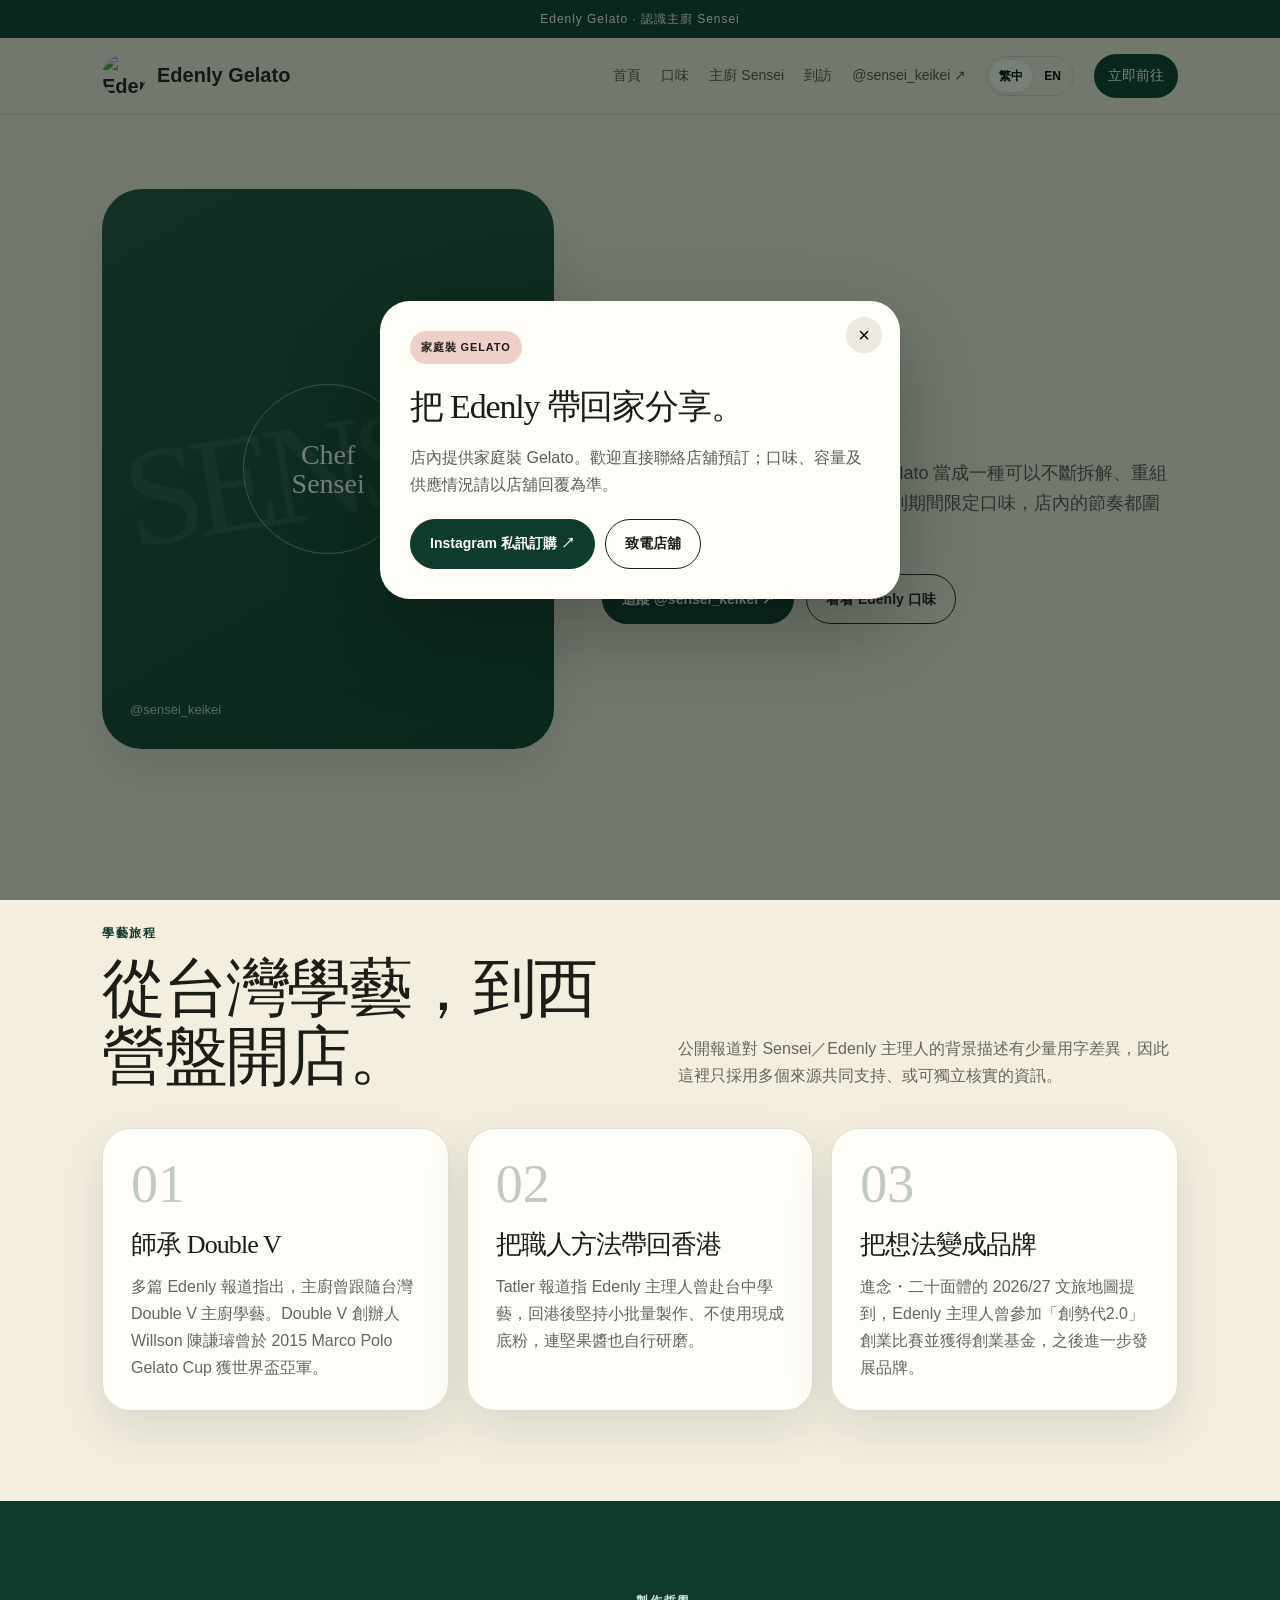
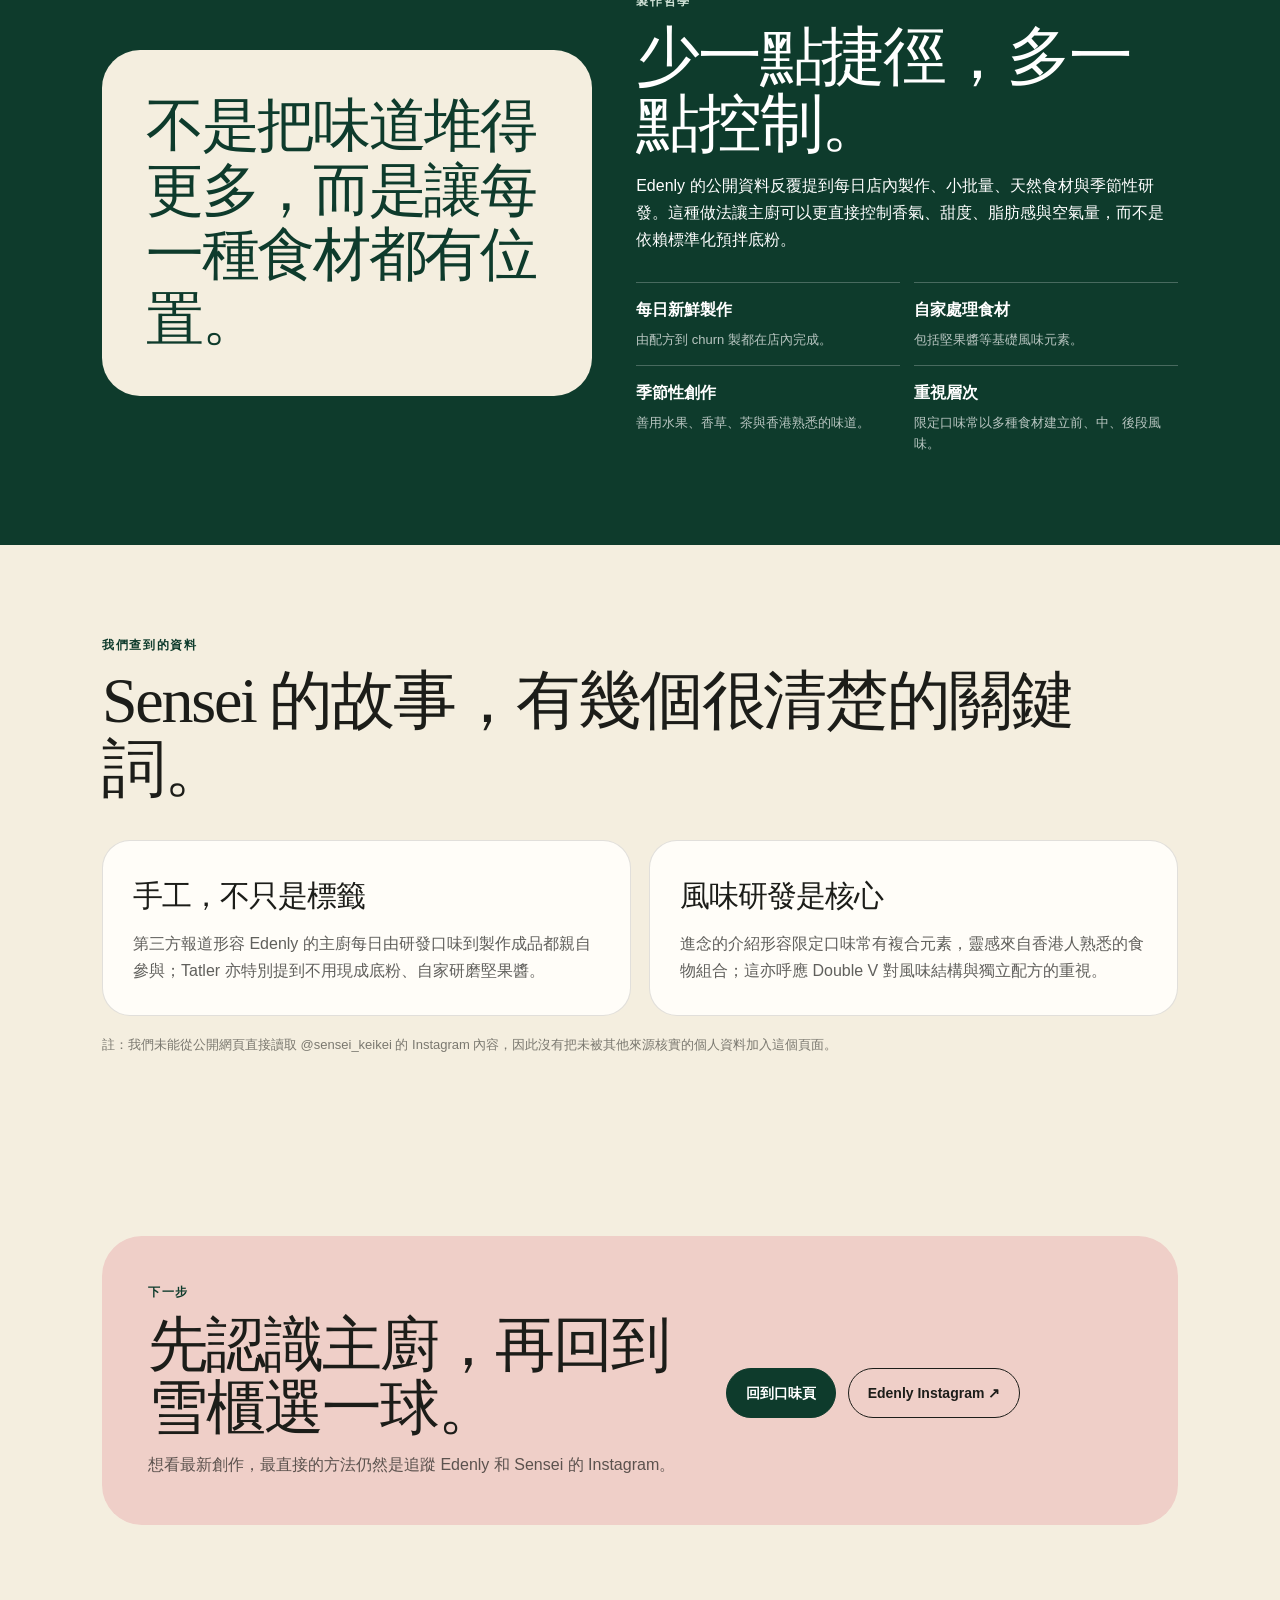
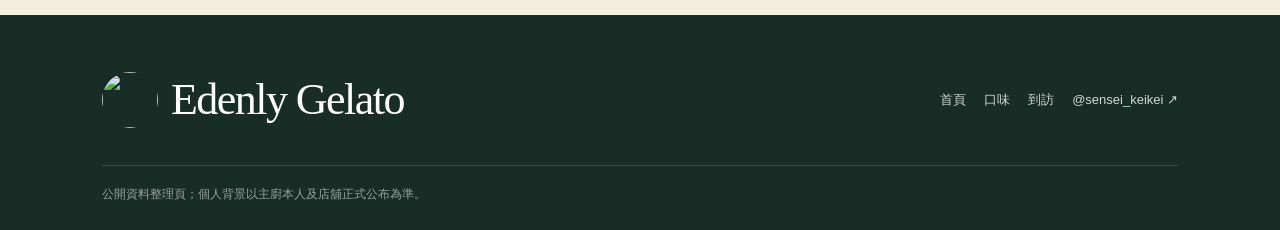
==== chef.html @ cfb22ddc "Add bilingual Chef Sensei profile page" ====
<!doctype html>
<html lang="zh-Hant"><head><meta charset="utf-8"><meta name="viewport" content="width=device-width,initial-scale=1"><meta name="theme-color" content="#F4EEDF"><title>Chef Sensei｜Edenly Gelato</title><meta id="desc" name="description" content="認識 Edenly Gelato 主廚 Sensei 的學藝旅程、製作哲學與味覺靈感。"><link rel="icon" href="assets/edenly-logo.svg"><style>
:root{--cream:#F4EEDF;--paper:#FFFDF8;--green:#0E3B2C;--sage:#D6E3D5;--pink:#EFCFC8;--ink:#1C1D19;--line:rgba(28,29,25,.13);--r:28px;--shadow:0 18px 48px rgba(24,58,44,.12)}*{box-sizing:border-box}html{scroll-behavior:smooth}body{margin:0;background:var(--cream);color:var(--ink);font-family:"PingFang TC","Noto Sans TC","Microsoft JhengHei",Arial,sans-serif;line-height:1.68}a{color:inherit;text-decoration:none}button{font:inherit}.wrap{max-width:1120px;margin:auto;padding:0 22px}.top{background:var(--green);color:#fff;text-align:center;padding:9px 18px;font-size:12px;letter-spacing:.08em}header{position:sticky;top:0;z-index:30;background:rgba(244,238,223,.92);backdrop-filter:blur(14px);border-bottom:1px solid var(--line)}nav{min-height:76px;display:flex;justify-content:space-between;align-items:center;gap:18px}.brand{display:flex;align-items:center;gap:11px;font-size:20px;font-weight:800}.logo{width:44px;height:44px;border-radius:50%}.navlinks{display:flex;align-items:center;gap:20px;font-size:14px}.navlinks a{opacity:.76}.navlinks a:hover{opacity:1}.lang{display:flex;gap:3px;border:1px solid var(--line);border-radius:999px;padding:3px}.lang button{border:0;background:transparent;border-radius:999px;padding:6px 9px;font-size:12px;font-weight:800;cursor:pointer}.lang .on{background:var(--paper);box-shadow:0 2px 8px rgba(0,0,0,.08)}.navcta{background:var(--green);color:#fff!important;border-radius:999px;padding:10px 14px;opacity:1!important}.hero{padding:74px 0 84px;display:grid;grid-template-columns:.88fr 1.12fr;gap:48px;align-items:center}.portrait{min-height:560px;border-radius:40px;background:linear-gradient(150deg,#214f3e,#0e3b2c);color:#fff;display:grid;place-items:center;position:relative;overflow:hidden;box-shadow:var(--shadow)}.portrait:before{content:"SENSEI";font-family:Georgia,serif;font-size:clamp(76px,11vw,150px);letter-spacing:-.08em;opacity:.08;transform:rotate(-9deg)}.portrait .seal{position:absolute;width:170px;height:170px;border:1px solid rgba(255,255,255,.46);border-radius:50%;display:grid;place-items:center;text-align:center;font-family:Georgia,serif;font-size:28px;line-height:1.05}.portrait .ig{position:absolute;bottom:28px;left:28px;font-size:13px;opacity:.72}.kicker{font-size:12px;letter-spacing:.14em;text-transform:uppercase;font-weight:800;color:var(--green);margin-bottom:12px}h1,h2,h3{font-family:Georgia,"Noto Serif TC","Songti TC",serif;font-weight:500;letter-spacing:-.035em;margin:0}h1{font-size:clamp(56px,7vw,96px);line-height:1.02;margin-bottom:20px}.hero p{font-size:18px;color:rgba(28,29,25,.74);max-width:620px}.actions{display:flex;gap:12px;flex-wrap:wrap;margin-top:26px}.btn{display:inline-flex;min-height:50px;align-items:center;justify-content:center;padding:0 19px;border:1px solid var(--ink);border-radius:999px;font-size:14px;font-weight:800}.btn.primary{background:var(--green);border-color:var(--green);color:#fff}section{padding:90px 0}.head{display:flex;justify-content:space-between;align-items:end;gap:26px;margin-bottom:38px}h2{font-size:clamp(40px,5vw,66px);line-height:1.05}.head p{max-width:500px;margin:0;color:rgba(28,29,25,.66)}.timeline{display:grid;grid-template-columns:repeat(3,1fr);gap:18px}.step{background:var(--paper);border:1px solid var(--line);border-radius:var(--r);padding:28px;box-shadow:var(--shadow)}.num{font-family:Georgia,serif;font-size:54px;color:var(--green);opacity:.26;line-height:1}.step h3{font-size:26px;margin:12px 0 8px}.step p{margin:0;color:rgba(28,29,25,.68)}.philosophy{background:var(--green);color:#fff}.philosophy .kicker{color:#cfe2d6}.phgrid{display:grid;grid-template-columns:.95fr 1.05fr;gap:44px;align-items:center}.quote{background:var(--cream);color:var(--green);border-radius:38px;padding:44px;font-family:Georgia,"Noto Serif TC",serif;font-size:clamp(32px,4.5vw,58px);line-height:1.12;letter-spacing:-.04em}.points{display:grid;grid-template-columns:1fr 1fr;gap:14px;margin-top:28px}.point{border-top:1px solid rgba(255,255,255,.24);padding-top:14px}.point strong{display:block}.point span{display:block;font-size:13px;opacity:.7;margin-top:5px}.research{display:grid;grid-template-columns:1fr 1fr;gap:18px}.research .card{background:var(--paper);border:1px solid var(--line);border-radius:var(--r);padding:30px}.research h3{font-size:30px;margin-bottom:10px}.research p{margin:0;color:rgba(28,29,25,.7)}.note{margin-top:18px;font-size:13px;opacity:.56}.ctaBlock{background:var(--pink);border-radius:40px;padding:46px;display:grid;grid-template-columns:1.15fr .85fr;gap:28px;align-items:center}.ctaBlock h2{font-size:clamp(38px,5vw,60px)}.ctaBlock p{margin:12px 0 0;color:rgba(28,29,25,.7)}footer{background:#172d25;color:#fff;padding:48px 0 26px}.foottop{display:flex;justify-content:space-between;align-items:center;gap:24px;padding-bottom:28px;border-bottom:1px solid rgba(255,255,255,.14)}.footbrand{display:flex;align-items:center;gap:13px}.footbrand img{width:56px;height:56px;border-radius:50%}.footbrand h3{font-size:44px}.footlinks{display:flex;gap:18px;flex-wrap:wrap;font-size:13px;opacity:.8}.footbottom{padding-top:18px;font-size:12px;opacity:.55}.modalback{position:fixed;inset:0;background:rgba(9,24,18,.55);z-index:100;display:none;place-items:center;padding:20px}.modalback.show{display:grid}.modal{width:min(520px,100%);background:var(--paper);border-radius:30px;padding:30px;box-shadow:0 28px 90px rgba(0,0,0,.28);position:relative}.badge{display:inline-flex;background:var(--pink);border-radius:999px;padding:7px 11px;font-size:11px;font-weight:800;letter-spacing:.08em}.modal h3{font-size:34px;margin:14px 0 10px}.modal p{margin:0 0 20px;color:rgba(28,29,25,.72)}.close{position:absolute;right:18px;top:16px;width:36px;height:36px;border:0;border-radius:50%;background:#eee9df;cursor:pointer;font-size:20px}.modalactions{display:flex;gap:10px;flex-wrap:wrap}@media(max-width:920px){.hero,.timeline,.phgrid,.research,.ctaBlock{grid-template-columns:1fr}.navlinks a:not(.navcta){display:none}.head{display:block}.head p{margin-top:14px}.portrait{min-height:360px}.points{grid-template-columns:1fr}}@media(max-width:620px){nav{min-height:66px}.brand{font-size:17px}.logo{width:38px;height:38px}.navcta{display:none}.hero{padding:48px 0 64px}h1{font-size:54px}.hero p{font-size:16px}section{padding:70px 0}.quote{padding:28px}.ctaBlock{padding:28px}.foottop{display:block}.footlinks{margin-top:16px}.footbrand h3{font-size:34px}.modal{padding:26px 22px}.modal h3{font-size:30px}}
</style></head><body>
<div class="top" data-t="top">Edenly Gelato · 認識主廚 Sensei</div><header><div class="wrap"><nav><a class="brand" href="index.html"><img class="logo" src="assets/edenly-logo.svg" alt="Edenly Gelato logo"><span>Edenly Gelato</span></a><div class="navlinks"><a href="index.html" data-t="home">首頁</a><a href="index.html#flavours" data-t="flavours">口味</a><a href="chef.html" data-t="chef">主廚 Sensei</a><a href="index.html#visit" data-t="visit">到訪</a><a href="https://www.instagram.com/sensei_keikei/" target="_blank">@sensei_keikei ↗</a><div class="lang"><button id="zhBtn" class="on">繁中</button><button id="enBtn">EN</button></div><a class="navcta" href="index.html#visit" data-t="find">立即前往</a></div></nav></div></header>
<main><div class="wrap"><section class="hero"><div class="portrait"><div class="seal">Chef<br>Sensei</div><div class="ig">@sensei_keikei</div></div><div><div class="kicker" data-t="heroK">主廚・風味創作者</div><h1 data-t="heroT">Sensei</h1><p data-t="heroP">Edenly Gelato 的主廚 Sensei，把 Gelato 當成一種可以不斷拆解、重組與重新想像的風味語言。由每日製作到期間限定口味，店內的節奏都圍繞著「如何令食材本身說話」。</p><div class="actions"><a class="btn primary" href="https://www.instagram.com/sensei_keikei/" target="_blank" data-t="igBtn">追蹤 @sensei_keikei ↗</a><a class="btn" href="index.html#flavours" data-t="tasteBtn">看看 Edenly 口味</a></div></div></section>
<section><div class="head"><div><div class="kicker" data-t="journeyK">學藝旅程</div><h2 data-t="journeyT">從台灣學藝，到西營盤開店。</h2></div><p data-t="journeyP">公開報道對 Sensei／Edenly 主理人的背景描述有少量用字差異，因此這裡只採用多個來源共同支持、或可獨立核實的資訊。</p></div><div class="timeline"><div class="step"><div class="num">01</div><h3 data-t="s1t">師承 Double V</h3><p data-t="s1p">多篇 Edenly 報道指出，主廚曾跟隨台灣 Double V 主廚學藝。Double V 創辦人 Willson 陳謙璿曾於 2015 Marco Polo Gelato Cup 獲世界盃亞軍。</p></div><div class="step"><div class="num">02</div><h3 data-t="s2t">把職人方法帶回香港</h3><p data-t="s2p">Tatler 報道指 Edenly 主理人曾赴台中學藝，回港後堅持小批量製作、不使用現成底粉，連堅果醬也自行研磨。</p></div><div class="step"><div class="num">03</div><h3 data-t="s3t">把想法變成品牌</h3><p data-t="s3p">進念・二十面體的 2026/27 文旅地圖提到，Edenly 主理人曾參加「創勢代2.0」創業比賽並獲得創業基金，之後進一步發展品牌。</p></div></div></section></div>
<section class="philosophy"><div class="wrap"><div class="phgrid"><div class="quote" data-t="quote">不是把味道堆得更多，而是讓每一種食材都有位置。</div><div><div class="kicker" data-t="phK">製作哲學</div><h2 data-t="phT">少一點捷徑，多一點控制。</h2><p data-t="phP">Edenly 的公開資料反覆提到每日店內製作、小批量、天然食材與季節性研發。這種做法讓主廚可以更直接控制香氣、甜度、脂肪感與空氣量，而不是依賴標準化預拌底粉。</p><div class="points"><div class="point"><strong data-t="p1t">每日新鮮製作</strong><span data-t="p1p">由配方到 churn 製都在店內完成。</span></div><div class="point"><strong data-t="p2t">自家處理食材</strong><span data-t="p2p">包括堅果醬等基礎風味元素。</span></div><div class="point"><strong data-t="p3t">季節性創作</strong><span data-t="p3p">善用水果、香草、茶與香港熟悉的味道。</span></div><div class="point"><strong data-t="p4t">重視層次</strong><span data-t="p4p">限定口味常以多種食材建立前、中、後段風味。</span></div></div></div></div></div></section>
<div class="wrap"><section><div class="head"><div><div class="kicker" data-t="researchK">我們查到的資料</div><h2 data-t="researchT">Sensei 的故事，有幾個很清楚的關鍵詞。</h2></div></div><div class="research"><div class="card"><h3 data-t="r1t">手工，不只是標籤</h3><p data-t="r1p">第三方報道形容 Edenly 的主廚每日由研發口味到製作成品都親自參與；Tatler 亦特別提到不用現成底粉、自家研磨堅果醬。</p></div><div class="card"><h3 data-t="r2t">風味研發是核心</h3><p data-t="r2p">進念的介紹形容限定口味常有複合元素，靈感來自香港人熟悉的食物組合；這亦呼應 Double V 對風味結構與獨立配方的重視。</p></div></div><div class="note" data-t="researchNote">註：我們未能從公開網頁直接讀取 @sensei_keikei 的 Instagram 內容，因此沒有把未被其他來源核實的個人資料加入這個頁面。</div></section><section><div class="ctaBlock"><div><div class="kicker" data-t="ctaK">下一步</div><h2 data-t="ctaT">先認識主廚，再回到雪櫃選一球。</h2><p data-t="ctaP">想看最新創作，最直接的方法仍然是追蹤 Edenly 和 Sensei 的 Instagram。</p></div><div class="actions"><a class="btn primary" href="index.html#flavours" data-t="ctaB1">回到口味頁</a><a class="btn" href="https://www.instagram.com/edenly_gelato/" target="_blank" data-t="ctaB2">Edenly Instagram ↗</a></div></div></section></div></main>
<footer><div class="wrap"><div class="foottop"><div class="footbrand"><img src="assets/edenly-logo.svg" alt=""><h3>Edenly Gelato</h3></div><div class="footlinks"><a href="index.html" data-t="home">首頁</a><a href="index.html#flavours" data-t="flavours">口味</a><a href="index.html#visit" data-t="visit">到訪</a><a href="https://www.instagram.com/sensei_keikei/" target="_blank">@sensei_keikei ↗</a></div></div><div class="footbottom" data-t="foot">公開資料整理頁；個人背景以主廚本人及店舖正式公布為準。</div></div></footer>
<div class="modalback" id="familyModal"><div class="modal"><button class="close" id="closeModal">×</button><span class="badge" data-t="popBadge">家庭裝 GELATO</span><h3 data-t="popTitle">把 Edenly 帶回家分享。</h3><p data-t="popText">店內提供家庭裝 Gelato。歡迎直接聯絡店舖預訂；口味、容量及供應情況請以店舖回覆為準。</p><div class="modalactions"><a class="btn primary" href="https://www.instagram.com/edenly_gelato/" target="_blank" data-t="popIg">Instagram 私訊訂購 ↗</a><a class="btn" href="tel:+85264698387" data-t="popCall">致電店舖</a></div></div></div>
<script>
const tr={zh:{title:'Chef Sensei｜Edenly Gelato',desc:'認識 Edenly Gelato 主廚 Sensei 的學藝旅程、製作哲學與味覺靈感。',top:'Edenly Gelato · 認識主廚 Sensei',home:'首頁',flavours:'口味',chef:'主廚 Sensei',visit:'到訪',find:'立即前往',heroK:'主廚・風味創作者',heroT:'Sensei',heroP:'Edenly Gelato 的主廚 Sensei，把 Gelato 當成一種可以不斷拆解、重組與重新想像的風味語言。由每日製作到期間限定口味，店內的節奏都圍繞著「如何令食材本身說話」。',igBtn:'追蹤 @sensei_keikei ↗',tasteBtn:'看看 Edenly 口味',journeyK:'學藝旅程',journeyT:'從台灣學藝，到西營盤開店。',journeyP:'公開報道對 Sensei／Edenly 主理人的背景描述有少量用字差異，因此這裡只採用多個來源共同支持、或可獨立核實的資訊。',s1t:'師承 Double V',s1p:'多篇 Edenly 報道指出，主廚曾跟隨台灣 Double V 主廚學藝。Double V 創辦人 Willson 陳謙璿曾於 2015 Marco Polo Gelato Cup 獲世界盃亞軍。',s2t:'把職人方法帶回香港',s2p:'Tatler 報道指 Edenly 主理人曾赴台中學藝，回港後堅持小批量製作、不使用現成底粉，連堅果醬也自行研磨。',s3t:'把想法變成品牌',s3p:'進念・二十面體的 2026/27 文旅地圖提到，Edenly 主理人曾參加「創勢代2.0」創業比賽並獲得創業基金，之後進一步發展品牌。',quote:'不是把味道堆得更多，而是讓每一種食材都有位置。',phK:'製作哲學',phT:'少一點捷徑，多一點控制。',phP:'Edenly 的公開資料反覆提到每日店內製作、小批量、天然食材與季節性研發。這種做法讓主廚可以更直接控制香氣、甜度、脂肪感與空氣量，而不是依賴標準化預拌底粉。',p1t:'每日新鮮製作',p1p:'由配方到 churn 製都在店內完成。',p2t:'自家處理食材',p2p:'包括堅果醬等基礎風味元素。',p3t:'季節性創作',p3p:'善用水果、香草、茶與香港熟悉的味道。',p4t:'重視層次',p4p:'限定口味常以多種食材建立前、中、後段風味。',researchK:'我們查到的資料',researchT:'Sensei 的故事，有幾個很清楚的關鍵詞。',r1t:'手工，不只是標籤',r1p:'第三方報道形容 Edenly 的主廚每日由研發口味到製作成品都親自參與；Tatler 亦特別提到不用現成底粉、自家研磨堅果醬。',r2t:'風味研發是核心',r2p:'進念的介紹形容限定口味常有複合元素，靈感來自香港人熟悉的食物組合；這亦呼應 Double V 對風味結構與獨立配方的重視。',researchNote:'註：我們未能從公開網頁直接讀取 @sensei_keikei 的 Instagram 內容，因此沒有把未被其他來源核實的個人資料加入這個頁面。',ctaK:'下一步',ctaT:'先認識主廚，再回到雪櫃選一球。',ctaP:'想看最新創作，最直接的方法仍然是追蹤 Edenly 和 Sensei 的 Instagram。',ctaB1:'回到口味頁',ctaB2:'Edenly Instagram ↗',foot:'公開資料整理頁；個人背景以主廚本人及店舖正式公布為準。',popBadge:'家庭裝 GELATO',popTitle:'把 Edenly 帶回家分享。',popText:'店內提供家庭裝 Gelato。歡迎直接聯絡店舖預訂；口味、容量及供應情況請以店舖回覆為準。',popIg:'Instagram 私訊訂購 ↗',popCall:'致電店舖'},en:{title:'Chef Sensei | Edenly Gelato',desc:'Meet Chef Sensei of Edenly Gelato — his training, craft and flavour philosophy.',top:'Edenly Gelato · Meet Chef Sensei',home:'Home',flavours:'Flavours',chef:'Chef Sensei',visit:'Visit',find:'Find us',heroK:'Chef · Flavour creator',heroT:'Sensei',heroP:'Chef Sensei treats gelato as a language of flavour that can be taken apart, rebuilt and reimagined. From the daily churn to rotating specials, the work at Edenly revolves around one question: how can the ingredient speak for itself?',igBtn:'Follow @sensei_keikei ↗',tasteBtn:'Explore Edenly flavours',journeyK:'The journey',journeyT:'Training in Taiwan, then building in Sai Ying Pun.',journeyP:'Public coverage uses slightly different wording when describing Sensei and Edenly’s proprietor, so this page only includes details supported across sources or independently verifiable.',s1t:'Training with Double V',s1p:'Multiple Edenly features report that the chef trained under Taiwan’s Double V. Double V founder and chef Willson Chen was runner-up at the 2015 Marco Polo Gelato Cup.',s2t:'Bringing the craft back to Hong Kong',s2p:'Tatler reports that Edenly’s proprietor trained in Taichung and later focused on small-batch production, avoiding premade base powders and even grinding nut pastes in-house.',s3t:'Turning an idea into a brand',s3p:'Zuni Icosahedron’s 2026/27 cultural guide says Edenly’s proprietor joined the 創勢代2.0 entrepreneurship competition and received startup funding to develop the brand further.',quote:'It is not about adding more flavours — it is about giving every ingredient its place.',phK:'Craft philosophy',phT:'Fewer shortcuts. More control.',phP:'Public coverage of Edenly repeatedly points to daily in-house production, small batches, natural ingredients and seasonal R&D. That approach gives the chef more control over aroma, sweetness, fat, texture and aeration.',p1t:'Made fresh daily',p1p:'From recipe work to the churn, production happens in-house.',p2t:'Ingredients handled in-house',p2p:'Including flavour foundations such as nut pastes.',p3t:'Seasonal creation',p3p:'Fruit, herbs, tea and familiar Hong Kong flavours become new ideas.',p4t:'Built for layers',p4p:'Limited flavours often combine multiple ingredients to create progression.',researchK:'What the research shows',researchT:'A few themes come through very clearly in Sensei’s story.',r1t:'Handmade is more than a label',r1p:'Third-party coverage describes the chef as personally involved from flavour development through production; Tatler specifically notes no premade base powders and in-house nut pastes.',r2t:'Flavour development is the core',r2p:'Zuni describes Edenly’s limited flavours as layered combinations inspired by foods familiar to Hong Kong diners, echoing Double V’s emphasis on flavour structure and independent recipes.',researchNote:'Note: we could not directly access @sensei_keikei’s Instagram posts through public web access, so this page avoids adding personal details that were not independently corroborated.',ctaK:'Next',ctaT:'Meet the chef, then head back to the cabinet.',ctaP:'For the latest creations, the most direct source is still Edenly and Sensei on Instagram.',ctaB1:'Back to flavours',ctaB2:'Edenly Instagram ↗',foot:'Research-based profile; personal background is subject to confirmation from the chef and shop.',popBadge:'FAMILY-SIZE GELATO',popTitle:'Bring Edenly home to share.',popText:'Family-size gelato is available. Please contact the shop directly to order; flavours, size and availability are subject to confirmation.',popIg:'Order via Instagram DM ↗',popCall:'Call the shop'}};
function setLang(l){const t=tr[l]||tr.zh;document.documentElement.lang=l==='zh'?'zh-Hant':'en';document.title=t.title;desc.content=t.desc;document.querySelectorAll('[data-t]').forEach(e=>{const k=e.dataset.t;if(t[k]!=null)e.textContent=t[k]});zhBtn.classList.toggle('on',l==='zh');enBtn.classList.toggle('on',l==='en');localStorage.setItem('edenlyLang',l)}zhBtn.onclick=()=>setLang('zh');enBtn.onclick=()=>setLang('en');setLang(localStorage.getItem('edenlyLang')||'zh');const modal=document.getElementById('familyModal');function hideModal(){modal.classList.remove('show');sessionStorage.setItem('edenlyFamilySeen','1')}closeModal.onclick=hideModal;modal.onclick=e=>{if(e.target===modal)hideModal()};document.addEventListener('keydown',e=>{if(e.key==='Escape')hideModal()});if(!sessionStorage.getItem('edenlyFamilySeen'))setTimeout(()=>modal.classList.add('show'),900);
</script></body></html>
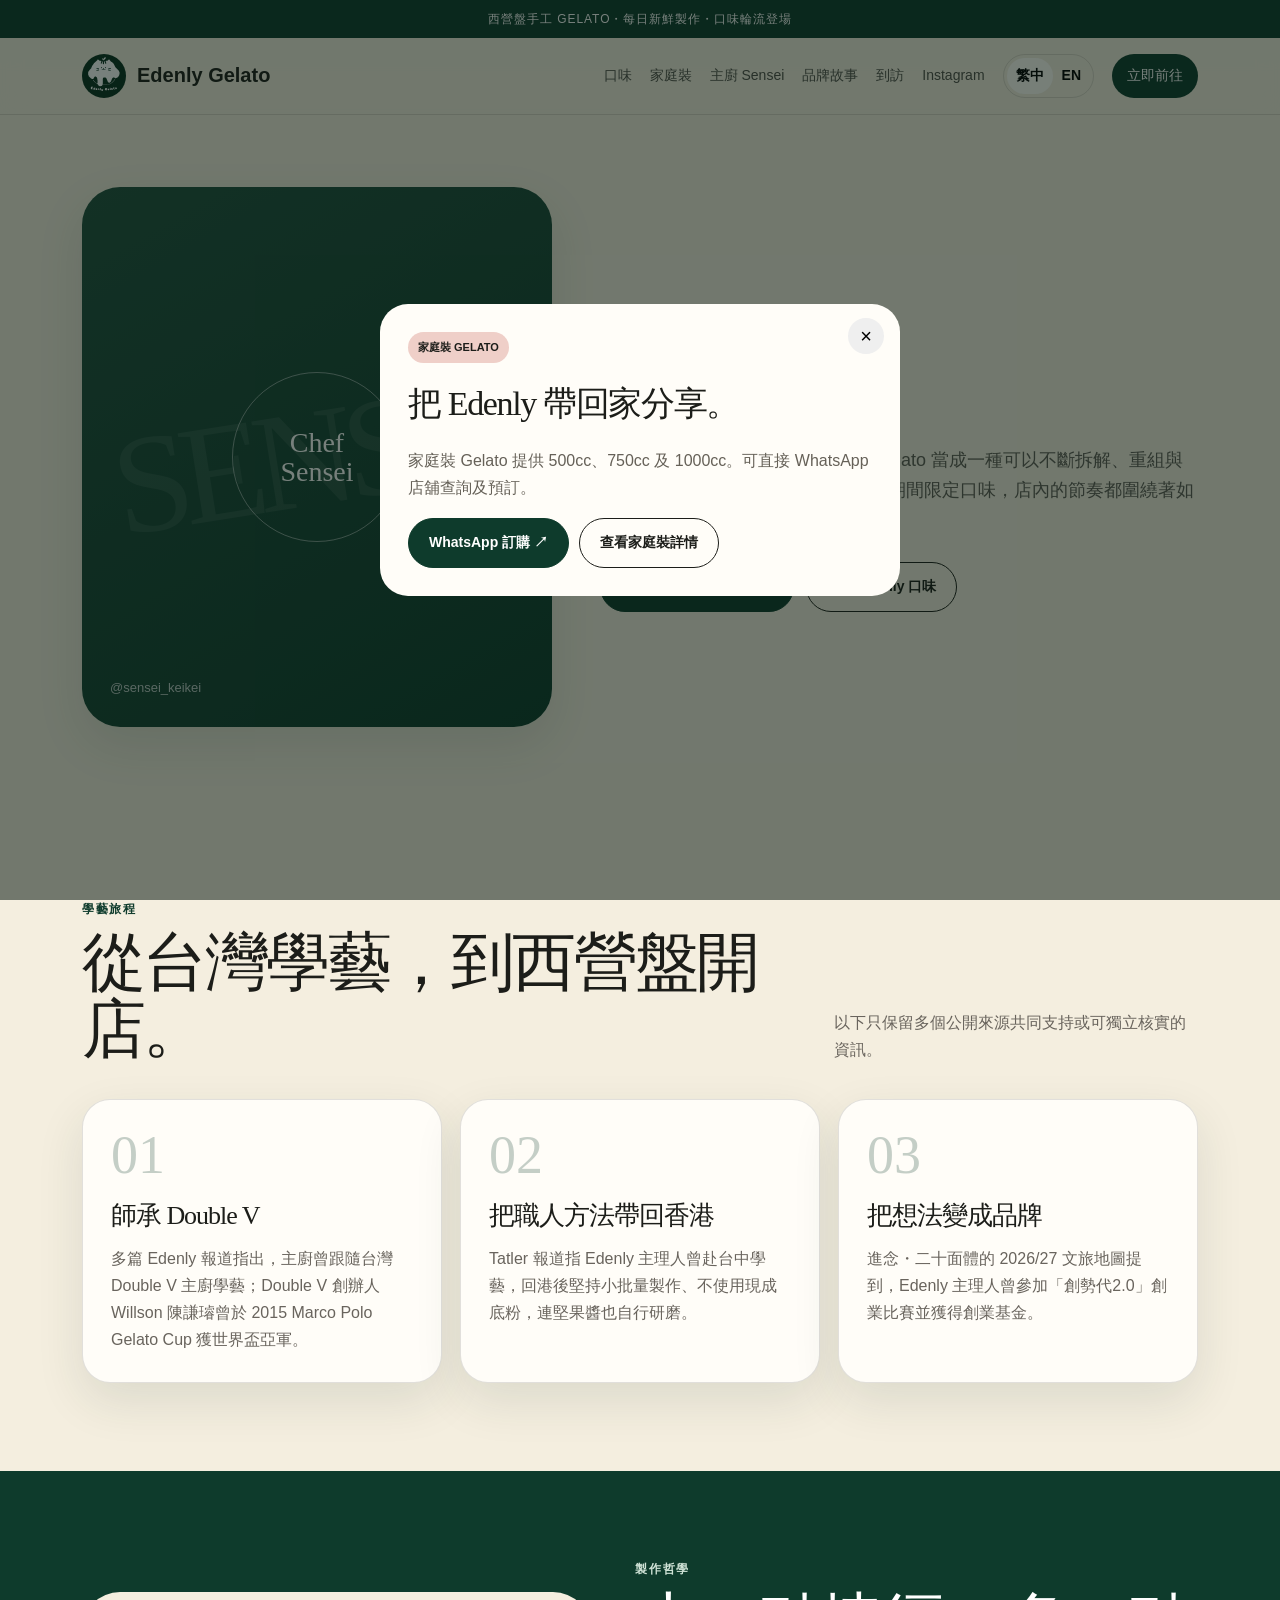
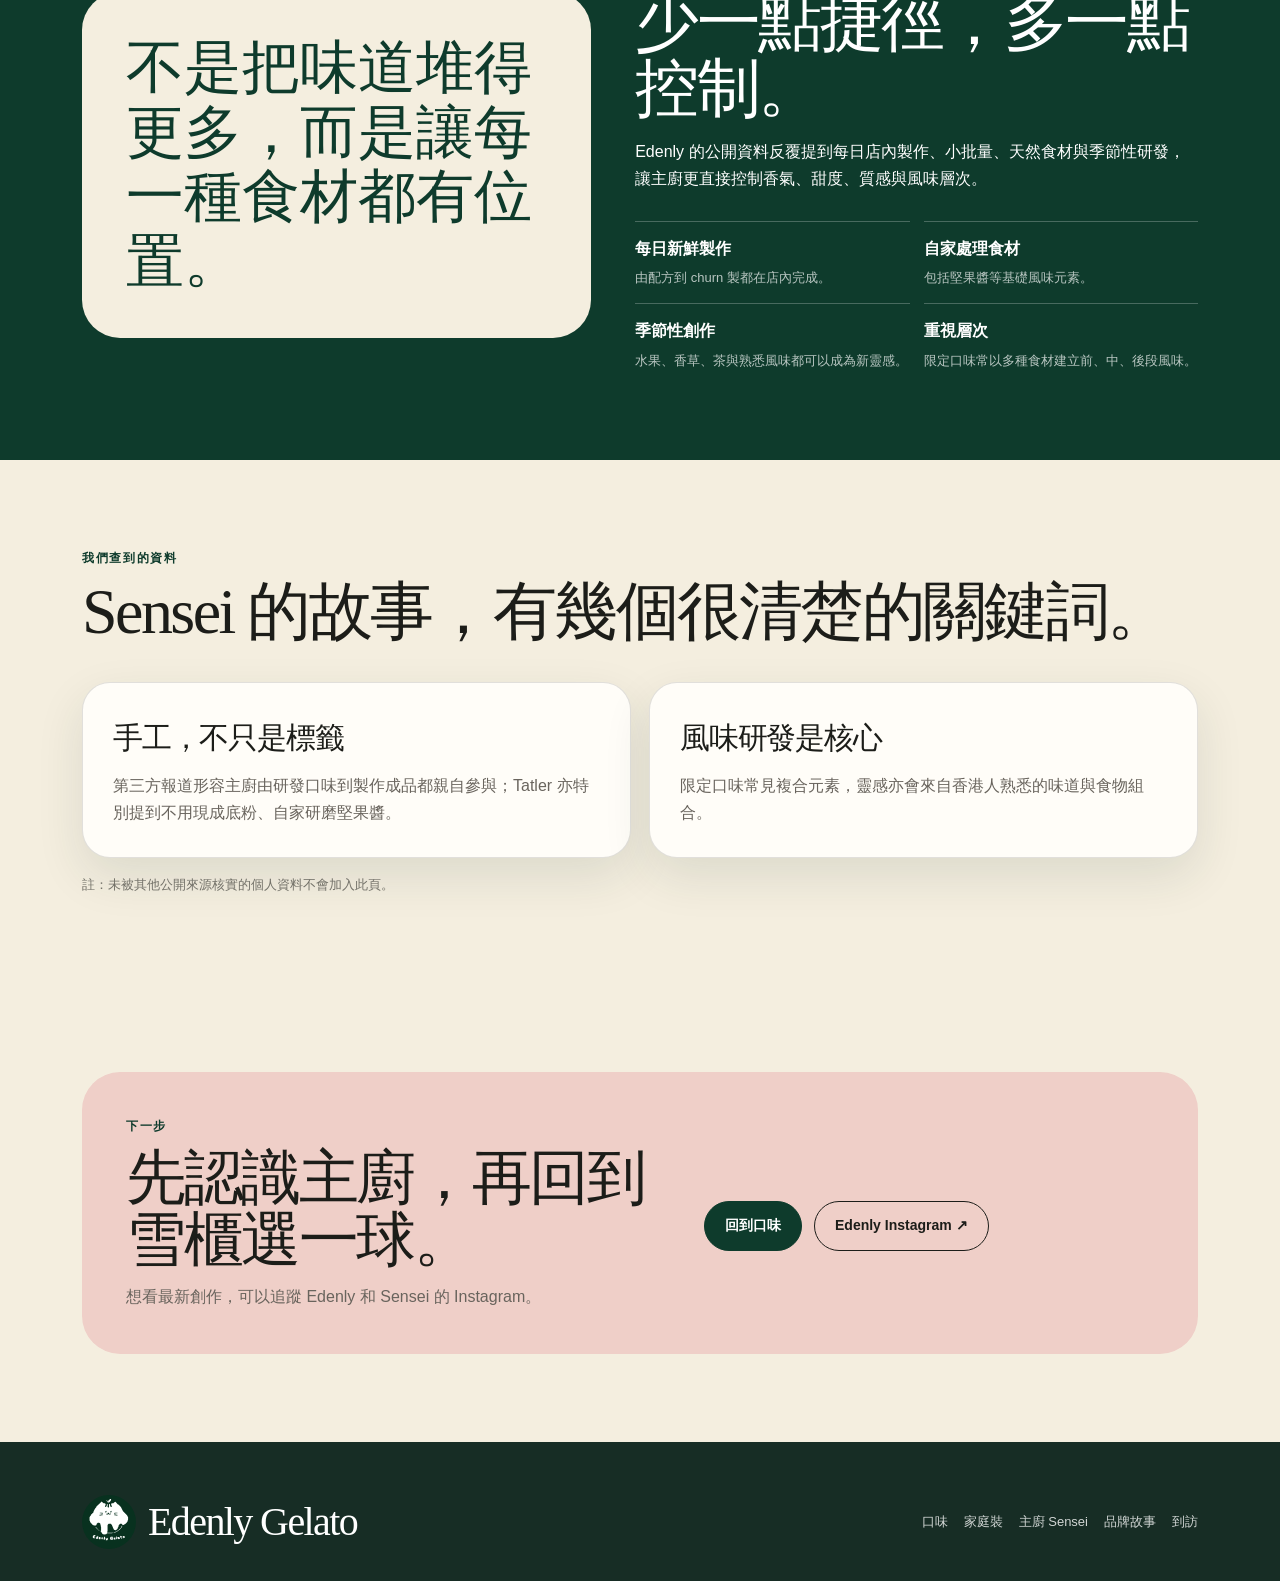
==== commit a867bf66: "Unify Chef page navigation with homepage" ====
--- a/chef.html
+++ b/chef.html
@@ -1,15 +1,12 @@
-<!doctype html>
-<html lang="zh-Hant"><head><meta charset="utf-8"><meta name="viewport" content="width=device-width,initial-scale=1"><meta name="theme-color" content="#F4EEDF"><title>Chef Sensei｜Edenly Gelato</title><meta id="desc" name="description" content="認識 Edenly Gelato 主廚 Sensei 的學藝旅程、製作哲學與味覺靈感。"><link rel="icon" href="assets/edenly-logo.svg"><style>
-:root{--cream:#F4EEDF;--paper:#FFFDF8;--green:#0E3B2C;--sage:#D6E3D5;--pink:#EFCFC8;--ink:#1C1D19;--line:rgba(28,29,25,.13);--r:28px;--shadow:0 18px 48px rgba(24,58,44,.12)}*{box-sizing:border-box}html{scroll-behavior:smooth}body{margin:0;background:var(--cream);color:var(--ink);font-family:"PingFang TC","Noto Sans TC","Microsoft JhengHei",Arial,sans-serif;line-height:1.68}a{color:inherit;text-decoration:none}button{font:inherit}.wrap{max-width:1120px;margin:auto;padding:0 22px}.top{background:var(--green);color:#fff;text-align:center;padding:9px 18px;font-size:12px;letter-spacing:.08em}header{position:sticky;top:0;z-index:30;background:rgba(244,238,223,.92);backdrop-filter:blur(14px);border-bottom:1px solid var(--line)}nav{min-height:76px;display:flex;justify-content:space-between;align-items:center;gap:18px}.brand{display:flex;align-items:center;gap:11px;font-size:20px;font-weight:800}.logo{width:44px;height:44px;border-radius:50%}.navlinks{display:flex;align-items:center;gap:20px;font-size:14px}.navlinks a{opacity:.76}.navlinks a:hover{opacity:1}.lang{display:flex;gap:3px;border:1px solid var(--line);border-radius:999px;padding:3px}.lang button{border:0;background:transparent;border-radius:999px;padding:6px 9px;font-size:12px;font-weight:800;cursor:pointer}.lang .on{background:var(--paper);box-shadow:0 2px 8px rgba(0,0,0,.08)}.navcta{background:var(--green);color:#fff!important;border-radius:999px;padding:10px 14px;opacity:1!important}.hero{padding:74px 0 84px;display:grid;grid-template-columns:.88fr 1.12fr;gap:48px;align-items:center}.portrait{min-height:560px;border-radius:40px;background:linear-gradient(150deg,#214f3e,#0e3b2c);color:#fff;display:grid;place-items:center;position:relative;overflow:hidden;box-shadow:var(--shadow)}.portrait:before{content:"SENSEI";font-family:Georgia,serif;font-size:clamp(76px,11vw,150px);letter-spacing:-.08em;opacity:.08;transform:rotate(-9deg)}.portrait .seal{position:absolute;width:170px;height:170px;border:1px solid rgba(255,255,255,.46);border-radius:50%;display:grid;place-items:center;text-align:center;font-family:Georgia,serif;font-size:28px;line-height:1.05}.portrait .ig{position:absolute;bottom:28px;left:28px;font-size:13px;opacity:.72}.kicker{font-size:12px;letter-spacing:.14em;text-transform:uppercase;font-weight:800;color:var(--green);margin-bottom:12px}h1,h2,h3{font-family:Georgia,"Noto Serif TC","Songti TC",serif;font-weight:500;letter-spacing:-.035em;margin:0}h1{font-size:clamp(56px,7vw,96px);line-height:1.02;margin-bottom:20px}.hero p{font-size:18px;color:rgba(28,29,25,.74);max-width:620px}.actions{display:flex;gap:12px;flex-wrap:wrap;margin-top:26px}.btn{display:inline-flex;min-height:50px;align-items:center;justify-content:center;padding:0 19px;border:1px solid var(--ink);border-radius:999px;font-size:14px;font-weight:800}.btn.primary{background:var(--green);border-color:var(--green);color:#fff}section{padding:90px 0}.head{display:flex;justify-content:space-between;align-items:end;gap:26px;margin-bottom:38px}h2{font-size:clamp(40px,5vw,66px);line-height:1.05}.head p{max-width:500px;margin:0;color:rgba(28,29,25,.66)}.timeline{display:grid;grid-template-columns:repeat(3,1fr);gap:18px}.step{background:var(--paper);border:1px solid var(--line);border-radius:var(--r);padding:28px;box-shadow:var(--shadow)}.num{font-family:Georgia,serif;font-size:54px;color:var(--green);opacity:.26;line-height:1}.step h3{font-size:26px;margin:12px 0 8px}.step p{margin:0;color:rgba(28,29,25,.68)}.philosophy{background:var(--green);color:#fff}.philosophy .kicker{color:#cfe2d6}.phgrid{display:grid;grid-template-columns:.95fr 1.05fr;gap:44px;align-items:center}.quote{background:var(--cream);color:var(--green);border-radius:38px;padding:44px;font-family:Georgia,"Noto Serif TC",serif;font-size:clamp(32px,4.5vw,58px);line-height:1.12;letter-spacing:-.04em}.points{display:grid;grid-template-columns:1fr 1fr;gap:14px;margin-top:28px}.point{border-top:1px solid rgba(255,255,255,.24);padding-top:14px}.point strong{display:block}.point span{display:block;font-size:13px;opacity:.7;margin-top:5px}.research{display:grid;grid-template-columns:1fr 1fr;gap:18px}.research .card{background:var(--paper);border:1px solid var(--line);border-radius:var(--r);padding:30px}.research h3{font-size:30px;margin-bottom:10px}.research p{margin:0;color:rgba(28,29,25,.7)}.note{margin-top:18px;font-size:13px;opacity:.56}.ctaBlock{background:var(--pink);border-radius:40px;padding:46px;display:grid;grid-template-columns:1.15fr .85fr;gap:28px;align-items:center}.ctaBlock h2{font-size:clamp(38px,5vw,60px)}.ctaBlock p{margin:12px 0 0;color:rgba(28,29,25,.7)}footer{background:#172d25;color:#fff;padding:48px 0 26px}.foottop{display:flex;justify-content:space-between;align-items:center;gap:24px;padding-bottom:28px;border-bottom:1px solid rgba(255,255,255,.14)}.footbrand{display:flex;align-items:center;gap:13px}.footbrand img{width:56px;height:56px;border-radius:50%}.footbrand h3{font-size:44px}.footlinks{display:flex;gap:18px;flex-wrap:wrap;font-size:13px;opacity:.8}.footbottom{padding-top:18px;font-size:12px;opacity:.55}.modalback{position:fixed;inset:0;background:rgba(9,24,18,.55);z-index:100;display:none;place-items:center;padding:20px}.modalback.show{display:grid}.modal{width:min(520px,100%);background:var(--paper);border-radius:30px;padding:30px;box-shadow:0 28px 90px rgba(0,0,0,.28);position:relative}.badge{display:inline-flex;background:var(--pink);border-radius:999px;padding:7px 11px;font-size:11px;font-weight:800;letter-spacing:.08em}.modal h3{font-size:34px;margin:14px 0 10px}.modal p{margin:0 0 20px;color:rgba(28,29,25,.72)}.close{position:absolute;right:18px;top:16px;width:36px;height:36px;border:0;border-radius:50%;background:#eee9df;cursor:pointer;font-size:20px}.modalactions{display:flex;gap:10px;flex-wrap:wrap}@media(max-width:920px){.hero,.timeline,.phgrid,.research,.ctaBlock{grid-template-columns:1fr}.navlinks a:not(.navcta){display:none}.head{display:block}.head p{margin-top:14px}.portrait{min-height:360px}.points{grid-template-columns:1fr}}@media(max-width:620px){nav{min-height:66px}.brand{font-size:17px}.logo{width:38px;height:38px}.navcta{display:none}.hero{padding:48px 0 64px}h1{font-size:54px}.hero p{font-size:16px}section{padding:70px 0}.quote{padding:28px}.ctaBlock{padding:28px}.foottop{display:block}.footlinks{margin-top:16px}.footbrand h3{font-size:34px}.modal{padding:26px 22px}.modal h3{font-size:30px}}
+<!doctype html><html lang="zh-Hant"><head><meta charset="utf-8"><meta name="viewport" content="width=device-width,initial-scale=1"><meta name="theme-color" content="#F4EEDF"><title>Chef Sensei｜Edenly Gelato</title><meta id="desc" name="description" content="認識 Edenly Gelato 主廚 Sensei 的學藝旅程、製作哲學與味覺靈感。"><link rel="icon" href="assets/edenly-logo.svg"><style>
+:root{--bg:#f4eedf;--card:#fffdf8;--g:#0e3b2c;--p:#efcfc8;--ink:#1c1d19;--line:rgba(28,29,25,.13);--r:28px;--shadow:0 18px 48px rgba(24,58,44,.11)}*{box-sizing:border-box}html{scroll-behavior:smooth}body{margin:0;background:var(--bg);color:var(--ink);font-family:"PingFang TC","Noto Sans TC","Microsoft JhengHei",Arial,sans-serif;line-height:1.68}a{text-decoration:none;color:inherit}button{font:inherit}.w{max-width:1160px;margin:auto;padding:0 22px}.top{background:var(--g);color:#fff;text-align:center;padding:9px;font-size:12px;letter-spacing:.08em}header{position:sticky;top:0;z-index:20;background:rgba(244,238,223,.92);backdrop-filter:blur(14px);border-bottom:1px solid var(--line)}nav{min-height:76px;display:flex;align-items:center;justify-content:space-between;gap:18px}.brand{display:flex;align-items:center;gap:11px;font-size:20px;font-weight:800}.logo{width:44px;height:44px;border-radius:50%}.nav{display:flex;align-items:center;gap:18px;font-size:14px}.nav>a{opacity:.76}.nav>a:hover{opacity:1}.pill{background:var(--g);color:#fff!important;padding:10px 15px;border-radius:99px;opacity:1!important}.lang{display:flex;border:1px solid var(--line);border-radius:99px;padding:3px}.lang button{border:0;background:transparent;padding:6px 9px;border-radius:99px;font-weight:800;cursor:pointer}.lang .on{background:var(--card)}h1,h2,h3{font-family:Georgia,"Noto Serif TC",serif;font-weight:500;letter-spacing:-.04em;margin:0}.hero{display:grid;grid-template-columns:.88fr 1.12fr;gap:48px;align-items:center;padding:72px 0 84px}.portrait{min-height:540px;border-radius:38px;background:linear-gradient(150deg,#214f3e,#0e3b2c);color:#fff;display:grid;place-items:center;position:relative;overflow:hidden;box-shadow:var(--shadow)}.portrait:before{content:"SENSEI";font:500 clamp(76px,11vw,150px)/1 Georgia,serif;letter-spacing:-.08em;opacity:.08;transform:rotate(-9deg)}.seal{position:absolute;width:170px;height:170px;border:1px solid #ffffff73;border-radius:50%;display:grid;place-items:center;text-align:center;font:28px/1.05 Georgia,serif}.ig{position:absolute;bottom:28px;left:28px;font-size:13px;opacity:.72}.k{font-size:12px;letter-spacing:.14em;text-transform:uppercase;font-weight:800;color:var(--g);margin-bottom:11px}h1{font-size:clamp(56px,7vw,96px);line-height:1.02;margin-bottom:20px}.lead{font-size:18px;color:#5e5b54;max-width:620px}.actions{display:flex;gap:12px;flex-wrap:wrap;margin-top:26px}.btn{display:inline-flex;align-items:center;justify-content:center;min-height:50px;padding:0 20px;border:1px solid var(--ink);border-radius:99px;font-size:14px;font-weight:800}.btn.primary{background:var(--g);border-color:var(--g);color:#fff}section{padding:88px 0}.head{display:flex;justify-content:space-between;align-items:end;gap:26px;margin-bottom:36px}h2{font-size:clamp(40px,5vw,66px);line-height:1.04}.head p{max-width:500px;margin:0;color:#69645d}.grid3{display:grid;grid-template-columns:repeat(3,1fr);gap:18px}.card{background:var(--card);border:1px solid var(--line);border-radius:var(--r);box-shadow:var(--shadow)}.step{padding:28px}.num{font:54px/1 Georgia,serif;color:var(--g);opacity:.24}.step h3{font-size:26px;margin:12px 0 8px}.step p{margin:0;color:#69645d}.ph{background:var(--g);color:#fff}.ph .k{color:#cfe2d6}.phgrid{display:grid;grid-template-columns:.95fr 1.05fr;gap:44px;align-items:center}.quote{background:var(--bg);color:var(--g);border-radius:38px;padding:44px;font:500 clamp(32px,4.5vw,58px)/1.12 Georgia,"Noto Serif TC",serif}.points{display:grid;grid-template-columns:1fr 1fr;gap:14px;margin-top:28px}.point{border-top:1px solid #ffffff3d;padding-top:14px}.point strong{display:block}.point span{display:block;font-size:13px;opacity:.7;margin-top:5px}.research{display:grid;grid-template-columns:1fr 1fr;gap:18px}.research .card{padding:30px}.research h3{font-size:30px;margin-bottom:10px}.research p{margin:0;color:#69645d}.note{margin-top:16px;font-size:13px;opacity:.58}.cta{background:var(--p);border-radius:38px;padding:44px;display:grid;grid-template-columns:1.1fr .9fr;gap:28px;align-items:center}.cta h2{font-size:clamp(38px,5vw,60px)}.cta p{color:#69645d;margin:12px 0 0}.modalbg{position:fixed;inset:0;background:#0918128c;z-index:100;display:none;place-items:center;padding:20px}.modalbg.show{display:grid}.modal{width:min(520px,100%);background:var(--card);border-radius:28px;padding:28px;position:relative}.close{position:absolute;right:16px;top:14px;border:0;border-radius:50%;width:36px;height:36px;font-size:20px}.modal h3{font-size:34px;margin:12px 0 8px}.popbadge{display:inline-block;background:var(--p);padding:6px 10px;border-radius:99px;font-size:11px;font-weight:800}.modal p{color:#666158}.modalactions{display:flex;gap:10px;flex-wrap:wrap}footer{background:#172d25;color:#fff;padding:46px 0 25px}.foot{display:flex;justify-content:space-between;align-items:center;gap:20px}.footbrand{display:flex;align-items:center;gap:12px}.footbrand img{width:54px;height:54px;border-radius:50%}.footbrand h3{font-size:40px}.footlinks{display:flex;gap:16px;flex-wrap:wrap;font-size:13px;opacity:.8}@media(max-width:960px){.nav>a:not(.pill){display:none}.hero,.grid3,.phgrid,.research,.cta{grid-template-columns:1fr}.head{display:block}.head p{margin-top:12px}.portrait{min-height:360px}.points{grid-template-columns:1fr}}@media(max-width:620px){nav{min-height:66px}.brand{font-size:17px}.logo{width:38px;height:38px}.pill{display:none}.hero{padding:48px 0 64px}h1{font-size:54px}.lead{font-size:16px}section{padding:68px 0}.quote{padding:28px}.cta{padding:28px}.foot{display:block}.footlinks{margin-top:15px}.footbrand h3{font-size:34px}}
 </style></head><body>
-<div class="top" data-t="top">Edenly Gelato · 認識主廚 Sensei</div><header><div class="wrap"><nav><a class="brand" href="index.html"><img class="logo" src="assets/edenly-logo.svg" alt="Edenly Gelato logo"><span>Edenly Gelato</span></a><div class="navlinks"><a href="index.html" data-t="home">首頁</a><a href="index.html#flavours" data-t="flavours">口味</a><a href="chef.html" data-t="chef">主廚 Sensei</a><a href="index.html#visit" data-t="visit">到訪</a><a href="https://www.instagram.com/sensei_keikei/" target="_blank">@sensei_keikei ↗</a><div class="lang"><button id="zhBtn" class="on">繁中</button><button id="enBtn">EN</button></div><a class="navcta" href="index.html#visit" data-t="find">立即前往</a></div></nav></div></header>
-<main><div class="wrap"><section class="hero"><div class="portrait"><div class="seal">Chef<br>Sensei</div><div class="ig">@sensei_keikei</div></div><div><div class="kicker" data-t="heroK">主廚・風味創作者</div><h1 data-t="heroT">Sensei</h1><p data-t="heroP">Edenly Gelato 的主廚 Sensei，把 Gelato 當成一種可以不斷拆解、重組與重新想像的風味語言。由每日製作到期間限定口味，店內的節奏都圍繞著「如何令食材本身說話」。</p><div class="actions"><a class="btn primary" href="https://www.instagram.com/sensei_keikei/" target="_blank" data-t="igBtn">追蹤 @sensei_keikei ↗</a><a class="btn" href="index.html#flavours" data-t="tasteBtn">看看 Edenly 口味</a></div></div></section>
-<section><div class="head"><div><div class="kicker" data-t="journeyK">學藝旅程</div><h2 data-t="journeyT">從台灣學藝，到西營盤開店。</h2></div><p data-t="journeyP">公開報道對 Sensei／Edenly 主理人的背景描述有少量用字差異，因此這裡只採用多個來源共同支持、或可獨立核實的資訊。</p></div><div class="timeline"><div class="step"><div class="num">01</div><h3 data-t="s1t">師承 Double V</h3><p data-t="s1p">多篇 Edenly 報道指出，主廚曾跟隨台灣 Double V 主廚學藝。Double V 創辦人 Willson 陳謙璿曾於 2015 Marco Polo Gelato Cup 獲世界盃亞軍。</p></div><div class="step"><div class="num">02</div><h3 data-t="s2t">把職人方法帶回香港</h3><p data-t="s2p">Tatler 報道指 Edenly 主理人曾赴台中學藝，回港後堅持小批量製作、不使用現成底粉，連堅果醬也自行研磨。</p></div><div class="step"><div class="num">03</div><h3 data-t="s3t">把想法變成品牌</h3><p data-t="s3p">進念・二十面體的 2026/27 文旅地圖提到，Edenly 主理人曾參加「創勢代2.0」創業比賽並獲得創業基金，之後進一步發展品牌。</p></div></div></section></div>
-<section class="philosophy"><div class="wrap"><div class="phgrid"><div class="quote" data-t="quote">不是把味道堆得更多，而是讓每一種食材都有位置。</div><div><div class="kicker" data-t="phK">製作哲學</div><h2 data-t="phT">少一點捷徑，多一點控制。</h2><p data-t="phP">Edenly 的公開資料反覆提到每日店內製作、小批量、天然食材與季節性研發。這種做法讓主廚可以更直接控制香氣、甜度、脂肪感與空氣量，而不是依賴標準化預拌底粉。</p><div class="points"><div class="point"><strong data-t="p1t">每日新鮮製作</strong><span data-t="p1p">由配方到 churn 製都在店內完成。</span></div><div class="point"><strong data-t="p2t">自家處理食材</strong><span data-t="p2p">包括堅果醬等基礎風味元素。</span></div><div class="point"><strong data-t="p3t">季節性創作</strong><span data-t="p3p">善用水果、香草、茶與香港熟悉的味道。</span></div><div class="point"><strong data-t="p4t">重視層次</strong><span data-t="p4p">限定口味常以多種食材建立前、中、後段風味。</span></div></div></div></div></div></section>
-<div class="wrap"><section><div class="head"><div><div class="kicker" data-t="researchK">我們查到的資料</div><h2 data-t="researchT">Sensei 的故事，有幾個很清楚的關鍵詞。</h2></div></div><div class="research"><div class="card"><h3 data-t="r1t">手工，不只是標籤</h3><p data-t="r1p">第三方報道形容 Edenly 的主廚每日由研發口味到製作成品都親自參與；Tatler 亦特別提到不用現成底粉、自家研磨堅果醬。</p></div><div class="card"><h3 data-t="r2t">風味研發是核心</h3><p data-t="r2p">進念的介紹形容限定口味常有複合元素，靈感來自香港人熟悉的食物組合；這亦呼應 Double V 對風味結構與獨立配方的重視。</p></div></div><div class="note" data-t="researchNote">註：我們未能從公開網頁直接讀取 @sensei_keikei 的 Instagram 內容，因此沒有把未被其他來源核實的個人資料加入這個頁面。</div></section><section><div class="ctaBlock"><div><div class="kicker" data-t="ctaK">下一步</div><h2 data-t="ctaT">先認識主廚，再回到雪櫃選一球。</h2><p data-t="ctaP">想看最新創作，最直接的方法仍然是追蹤 Edenly 和 Sensei 的 Instagram。</p></div><div class="actions"><a class="btn primary" href="index.html#flavours" data-t="ctaB1">回到口味頁</a><a class="btn" href="https://www.instagram.com/edenly_gelato/" target="_blank" data-t="ctaB2">Edenly Instagram ↗</a></div></div></section></div></main>
-<footer><div class="wrap"><div class="foottop"><div class="footbrand"><img src="assets/edenly-logo.svg" alt=""><h3>Edenly Gelato</h3></div><div class="footlinks"><a href="index.html" data-t="home">首頁</a><a href="index.html#flavours" data-t="flavours">口味</a><a href="index.html#visit" data-t="visit">到訪</a><a href="https://www.instagram.com/sensei_keikei/" target="_blank">@sensei_keikei ↗</a></div></div><div class="footbottom" data-t="foot">公開資料整理頁；個人背景以主廚本人及店舖正式公布為準。</div></div></footer>
-<div class="modalback" id="familyModal"><div class="modal"><button class="close" id="closeModal">×</button><span class="badge" data-t="popBadge">家庭裝 GELATO</span><h3 data-t="popTitle">把 Edenly 帶回家分享。</h3><p data-t="popText">店內提供家庭裝 Gelato。歡迎直接聯絡店舖預訂；口味、容量及供應情況請以店舖回覆為準。</p><div class="modalactions"><a class="btn primary" href="https://www.instagram.com/edenly_gelato/" target="_blank" data-t="popIg">Instagram 私訊訂購 ↗</a><a class="btn" href="tel:+85264698387" data-t="popCall">致電店舖</a></div></div></div>
-<script>
-const tr={zh:{title:'Chef Sensei｜Edenly Gelato',desc:'認識 Edenly Gelato 主廚 Sensei 的學藝旅程、製作哲學與味覺靈感。',top:'Edenly Gelato · 認識主廚 Sensei',home:'首頁',flavours:'口味',chef:'主廚 Sensei',visit:'到訪',find:'立即前往',heroK:'主廚・風味創作者',heroT:'Sensei',heroP:'Edenly Gelato 的主廚 Sensei，把 Gelato 當成一種可以不斷拆解、重組與重新想像的風味語言。由每日製作到期間限定口味，店內的節奏都圍繞著「如何令食材本身說話」。',igBtn:'追蹤 @sensei_keikei ↗',tasteBtn:'看看 Edenly 口味',journeyK:'學藝旅程',journeyT:'從台灣學藝，到西營盤開店。',journeyP:'公開報道對 Sensei／Edenly 主理人的背景描述有少量用字差異，因此這裡只採用多個來源共同支持、或可獨立核實的資訊。',s1t:'師承 Double V',s1p:'多篇 Edenly 報道指出，主廚曾跟隨台灣 Double V 主廚學藝。Double V 創辦人 Willson 陳謙璿曾於 2015 Marco Polo Gelato Cup 獲世界盃亞軍。',s2t:'把職人方法帶回香港',s2p:'Tatler 報道指 Edenly 主理人曾赴台中學藝，回港後堅持小批量製作、不使用現成底粉，連堅果醬也自行研磨。',s3t:'把想法變成品牌',s3p:'進念・二十面體的 2026/27 文旅地圖提到，Edenly 主理人曾參加「創勢代2.0」創業比賽並獲得創業基金，之後進一步發展品牌。',quote:'不是把味道堆得更多，而是讓每一種食材都有位置。',phK:'製作哲學',phT:'少一點捷徑，多一點控制。',phP:'Edenly 的公開資料反覆提到每日店內製作、小批量、天然食材與季節性研發。這種做法讓主廚可以更直接控制香氣、甜度、脂肪感與空氣量，而不是依賴標準化預拌底粉。',p1t:'每日新鮮製作',p1p:'由配方到 churn 製都在店內完成。',p2t:'自家處理食材',p2p:'包括堅果醬等基礎風味元素。',p3t:'季節性創作',p3p:'善用水果、香草、茶與香港熟悉的味道。',p4t:'重視層次',p4p:'限定口味常以多種食材建立前、中、後段風味。',researchK:'我們查到的資料',researchT:'Sensei 的故事，有幾個很清楚的關鍵詞。',r1t:'手工，不只是標籤',r1p:'第三方報道形容 Edenly 的主廚每日由研發口味到製作成品都親自參與；Tatler 亦特別提到不用現成底粉、自家研磨堅果醬。',r2t:'風味研發是核心',r2p:'進念的介紹形容限定口味常有複合元素，靈感來自香港人熟悉的食物組合；這亦呼應 Double V 對風味結構與獨立配方的重視。',researchNote:'註：我們未能從公開網頁直接讀取 @sensei_keikei 的 Instagram 內容，因此沒有把未被其他來源核實的個人資料加入這個頁面。',ctaK:'下一步',ctaT:'先認識主廚，再回到雪櫃選一球。',ctaP:'想看最新創作，最直接的方法仍然是追蹤 Edenly 和 Sensei 的 Instagram。',ctaB1:'回到口味頁',ctaB2:'Edenly Instagram ↗',foot:'公開資料整理頁；個人背景以主廚本人及店舖正式公布為準。',popBadge:'家庭裝 GELATO',popTitle:'把 Edenly 帶回家分享。',popText:'店內提供家庭裝 Gelato。歡迎直接聯絡店舖預訂；口味、容量及供應情況請以店舖回覆為準。',popIg:'Instagram 私訊訂購 ↗',popCall:'致電店舖'},en:{title:'Chef Sensei | Edenly Gelato',desc:'Meet Chef Sensei of Edenly Gelato — his training, craft and flavour philosophy.',top:'Edenly Gelato · Meet Chef Sensei',home:'Home',flavours:'Flavours',chef:'Chef Sensei',visit:'Visit',find:'Find us',heroK:'Chef · Flavour creator',heroT:'Sensei',heroP:'Chef Sensei treats gelato as a language of flavour that can be taken apart, rebuilt and reimagined. From the daily churn to rotating specials, the work at Edenly revolves around one question: how can the ingredient speak for itself?',igBtn:'Follow @sensei_keikei ↗',tasteBtn:'Explore Edenly flavours',journeyK:'The journey',journeyT:'Training in Taiwan, then building in Sai Ying Pun.',journeyP:'Public coverage uses slightly different wording when describing Sensei and Edenly’s proprietor, so this page only includes details supported across sources or independently verifiable.',s1t:'Training with Double V',s1p:'Multiple Edenly features report that the chef trained under Taiwan’s Double V. Double V founder and chef Willson Chen was runner-up at the 2015 Marco Polo Gelato Cup.',s2t:'Bringing the craft back to Hong Kong',s2p:'Tatler reports that Edenly’s proprietor trained in Taichung and later focused on small-batch production, avoiding premade base powders and even grinding nut pastes in-house.',s3t:'Turning an idea into a brand',s3p:'Zuni Icosahedron’s 2026/27 cultural guide says Edenly’s proprietor joined the 創勢代2.0 entrepreneurship competition and received startup funding to develop the brand further.',quote:'It is not about adding more flavours — it is about giving every ingredient its place.',phK:'Craft philosophy',phT:'Fewer shortcuts. More control.',phP:'Public coverage of Edenly repeatedly points to daily in-house production, small batches, natural ingredients and seasonal R&D. That approach gives the chef more control over aroma, sweetness, fat, texture and aeration.',p1t:'Made fresh daily',p1p:'From recipe work to the churn, production happens in-house.',p2t:'Ingredients handled in-house',p2p:'Including flavour foundations such as nut pastes.',p3t:'Seasonal creation',p3p:'Fruit, herbs, tea and familiar Hong Kong flavours become new ideas.',p4t:'Built for layers',p4p:'Limited flavours often combine multiple ingredients to create progression.',researchK:'What the research shows',researchT:'A few themes come through very clearly in Sensei’s story.',r1t:'Handmade is more than a label',r1p:'Third-party coverage describes the chef as personally involved from flavour development through production; Tatler specifically notes no premade base powders and in-house nut pastes.',r2t:'Flavour development is the core',r2p:'Zuni describes Edenly’s limited flavours as layered combinations inspired by foods familiar to Hong Kong diners, echoing Double V’s emphasis on flavour structure and independent recipes.',researchNote:'Note: we could not directly access @sensei_keikei’s Instagram posts through public web access, so this page avoids adding personal details that were not independently corroborated.',ctaK:'Next',ctaT:'Meet the chef, then head back to the cabinet.',ctaP:'For the latest creations, the most direct source is still Edenly and Sensei on Instagram.',ctaB1:'Back to flavours',ctaB2:'Edenly Instagram ↗',foot:'Research-based profile; personal background is subject to confirmation from the chef and shop.',popBadge:'FAMILY-SIZE GELATO',popTitle:'Bring Edenly home to share.',popText:'Family-size gelato is available. Please contact the shop directly to order; flavours, size and availability are subject to confirmation.',popIg:'Order via Instagram DM ↗',popCall:'Call the shop'}};
-function setLang(l){const t=tr[l]||tr.zh;document.documentElement.lang=l==='zh'?'zh-Hant':'en';document.title=t.title;desc.content=t.desc;document.querySelectorAll('[data-t]').forEach(e=>{const k=e.dataset.t;if(t[k]!=null)e.textContent=t[k]});zhBtn.classList.toggle('on',l==='zh');enBtn.classList.toggle('on',l==='en');localStorage.setItem('edenlyLang',l)}zhBtn.onclick=()=>setLang('zh');enBtn.onclick=()=>setLang('en');setLang(localStorage.getItem('edenlyLang')||'zh');const modal=document.getElementById('familyModal');function hideModal(){modal.classList.remove('show');sessionStorage.setItem('edenlyFamilySeen','1')}closeModal.onclick=hideModal;modal.onclick=e=>{if(e.target===modal)hideModal()};document.addEventListener('keydown',e=>{if(e.key==='Escape')hideModal()});if(!sessionStorage.getItem('edenlyFamilySeen'))setTimeout(()=>modal.classList.add('show'),900);
-</script></body></html>+<div class="top" data-zh="西營盤手工 GELATO・每日新鮮製作・口味輪流登場" data-en="SMALL-BATCH GELATO · FRESHLY MADE IN SAI YING PUN · ROTATING FLAVOURS">西營盤手工 GELATO・每日新鮮製作・口味輪流登場</div>
+<header><div class="w"><nav><a class="brand" href="index.html"><img class="logo" src="assets/edenly-logo.svg" alt="Edenly Gelato logo"><span>Edenly Gelato</span></a><div class="nav"><a href="index.html#flavours" data-zh="口味" data-en="Flavours">口味</a><a href="family.html" data-zh="家庭裝" data-en="Family Size">家庭裝</a><a href="chef.html" data-zh="主廚 Sensei" data-en="Chef Sensei">主廚 Sensei</a><a href="index.html#story" data-zh="品牌故事" data-en="Our craft">品牌故事</a><a href="index.html#visit" data-zh="到訪" data-en="Visit">到訪</a><a href="https://www.instagram.com/edenly_gelato/" target="_blank" rel="noopener">Instagram</a><div class="lang"><button id="z" class="on">繁中</button><button id="e">EN</button></div><a class="pill" href="index.html#visit" data-zh="立即前往" data-en="Find us">立即前往</a></div></nav></div></header>
+<main><div class="w"><section class="hero"><div class="portrait"><div class="seal">Chef<br>Sensei</div><div class="ig">@sensei_keikei</div></div><div><div class="k" data-zh="主廚・風味創作者" data-en="Chef · Flavour creator">主廚・風味創作者</div><h1>Sensei</h1><p class="lead" data-zh="Edenly Gelato 的主廚 Sensei，把 Gelato 當成一種可以不斷拆解、重組與重新想像的風味語言。由每日製作到期間限定口味，店內的節奏都圍繞著如何令食材本身說話。" data-en="Chef Sensei treats gelato as a language of flavour that can be taken apart, rebuilt and reimagined. From the daily churn to rotating specials, the work at Edenly revolves around letting each ingredient speak for itself.">Edenly Gelato 的主廚 Sensei，把 Gelato 當成一種可以不斷拆解、重組與重新想像的風味語言。由每日製作到期間限定口味，店內的節奏都圍繞著如何令食材本身說話。</p><div class="actions"><a class="btn primary" href="https://www.instagram.com/sensei_keikei/" target="_blank" rel="noopener" data-zh="追蹤 @sensei_keikei ↗" data-en="Follow @sensei_keikei ↗">追蹤 @sensei_keikei ↗</a><a class="btn" href="index.html#flavours" data-zh="看看 Edenly 口味" data-en="Explore Edenly flavours">看看 Edenly 口味</a></div></div></section>
+<section><div class="head"><div><div class="k" data-zh="學藝旅程" data-en="The journey">學藝旅程</div><h2 data-zh="從台灣學藝，到西營盤開店。" data-en="Training in Taiwan, then building in Sai Ying Pun.">從台灣學藝，到西營盤開店。</h2></div><p data-zh="以下只保留多個公開來源共同支持或可獨立核實的資訊。" data-en="This profile keeps to details supported across public sources or independently verifiable.">以下只保留多個公開來源共同支持或可獨立核實的資訊。</p></div><div class="grid3"><div class="card step"><div class="num">01</div><h3 data-zh="師承 Double V" data-en="Training with Double V">師承 Double V</h3><p data-zh="多篇 Edenly 報道指出，主廚曾跟隨台灣 Double V 主廚學藝；Double V 創辦人 Willson 陳謙璿曾於 2015 Marco Polo Gelato Cup 獲世界盃亞軍。" data-en="Multiple Edenly features report that the chef trained under Taiwan's Double V. Founder Willson Chen was runner-up at the 2015 Marco Polo Gelato Cup.">多篇 Edenly 報道指出，主廚曾跟隨台灣 Double V 主廚學藝；Double V 創辦人 Willson 陳謙璿曾於 2015 Marco Polo Gelato Cup 獲世界盃亞軍。</p></div><div class="card step"><div class="num">02</div><h3 data-zh="把職人方法帶回香港" data-en="Bringing the craft back">把職人方法帶回香港</h3><p data-zh="Tatler 報道指 Edenly 主理人曾赴台中學藝，回港後堅持小批量製作、不使用現成底粉，連堅果醬也自行研磨。" data-en="Tatler reports that Edenly's proprietor trained in Taichung and later focused on small-batch production, avoiding premade base powders and grinding nut pastes in-house.">Tatler 報道指 Edenly 主理人曾赴台中學藝，回港後堅持小批量製作、不使用現成底粉，連堅果醬也自行研磨。</p></div><div class="card step"><div class="num">03</div><h3 data-zh="把想法變成品牌" data-en="Turning an idea into a brand">把想法變成品牌</h3><p data-zh="進念・二十面體的 2026/27 文旅地圖提到，Edenly 主理人曾參加「創勢代2.0」創業比賽並獲得創業基金。" data-en="Zuni's 2026/27 cultural guide says Edenly's proprietor joined the 創勢代2.0 entrepreneurship competition and received startup funding.">進念・二十面體的 2026/27 文旅地圖提到，Edenly 主理人曾參加「創勢代2.0」創業比賽並獲得創業基金。</p></div></div></section></div>
+<section class="ph"><div class="w phgrid"><div class="quote" data-zh="不是把味道堆得更多，而是讓每一種食材都有位置。" data-en="It is not about adding more flavours — it is about giving every ingredient its place.">不是把味道堆得更多，而是讓每一種食材都有位置。</div><div><div class="k" data-zh="製作哲學" data-en="Craft philosophy">製作哲學</div><h2 data-zh="少一點捷徑，多一點控制。" data-en="Fewer shortcuts. More control.">少一點捷徑，多一點控制。</h2><p data-zh="Edenly 的公開資料反覆提到每日店內製作、小批量、天然食材與季節性研發，讓主廚更直接控制香氣、甜度、質感與風味層次。" data-en="Public coverage repeatedly points to daily in-house production, small batches, natural ingredients and seasonal R&D, giving the chef more control over aroma, sweetness and texture.">Edenly 的公開資料反覆提到每日店內製作、小批量、天然食材與季節性研發，讓主廚更直接控制香氣、甜度、質感與風味層次。</p><div class="points"><div class="point"><strong data-zh="每日新鮮製作" data-en="Made fresh daily">每日新鮮製作</strong><span data-zh="由配方到 churn 製都在店內完成。" data-en="From recipe work to the churn, production happens in-house.">由配方到 churn 製都在店內完成。</span></div><div class="point"><strong data-zh="自家處理食材" data-en="Ingredients handled in-house">自家處理食材</strong><span data-zh="包括堅果醬等基礎風味元素。" data-en="Including flavour foundations such as nut pastes.">包括堅果醬等基礎風味元素。</span></div><div class="point"><strong data-zh="季節性創作" data-en="Seasonal creation">季節性創作</strong><span data-zh="水果、香草、茶與熟悉風味都可以成為新靈感。" data-en="Fruit, herbs, tea and familiar flavours become new ideas.">水果、香草、茶與熟悉風味都可以成為新靈感。</span></div><div class="point"><strong data-zh="重視層次" data-en="Built for layers">重視層次</strong><span data-zh="限定口味常以多種食材建立前、中、後段風味。" data-en="Limited flavours often combine multiple ingredients to create progression.">限定口味常以多種食材建立前、中、後段風味。</span></div></div></div></div></section>
+<div class="w"><section><div class="head"><div><div class="k" data-zh="我們查到的資料" data-en="What the research shows">我們查到的資料</div><h2 data-zh="Sensei 的故事，有幾個很清楚的關鍵詞。" data-en="A few themes come through clearly in Sensei's story.">Sensei 的故事，有幾個很清楚的關鍵詞。</h2></div></div><div class="research"><div class="card"><h3 data-zh="手工，不只是標籤" data-en="Handmade is more than a label">手工，不只是標籤</h3><p data-zh="第三方報道形容主廚由研發口味到製作成品都親自參與；Tatler 亦特別提到不用現成底粉、自家研磨堅果醬。" data-en="Third-party coverage describes the chef as personally involved from flavour development through production; Tatler specifically notes no premade base powders and in-house nut pastes.">第三方報道形容主廚由研發口味到製作成品都親自參與；Tatler 亦特別提到不用現成底粉、自家研磨堅果醬。</p></div><div class="card"><h3 data-zh="風味研發是核心" data-en="Flavour development is the core">風味研發是核心</h3><p data-zh="限定口味常見複合元素，靈感亦會來自香港人熟悉的味道與食物組合。" data-en="Limited flavours often use layered combinations inspired by foods and flavours familiar to Hong Kong diners.">限定口味常見複合元素，靈感亦會來自香港人熟悉的味道與食物組合。</p></div></div><div class="note" data-zh="註：未被其他公開來源核實的個人資料不會加入此頁。" data-en="Note: personal details that are not independently corroborated are not included on this page.">註：未被其他公開來源核實的個人資料不會加入此頁。</div></section><section><div class="cta"><div><div class="k" data-zh="下一步" data-en="Next">下一步</div><h2 data-zh="先認識主廚，再回到雪櫃選一球。" data-en="Meet the chef, then head back to the cabinet.">先認識主廚，再回到雪櫃選一球。</h2><p data-zh="想看最新創作，可以追蹤 Edenly 和 Sensei 的 Instagram。" data-en="For the latest creations, follow Edenly and Sensei on Instagram.">想看最新創作，可以追蹤 Edenly 和 Sensei 的 Instagram。</p></div><div class="actions"><a class="btn primary" href="index.html#flavours" data-zh="回到口味" data-en="Back to flavours">回到口味</a><a class="btn" href="https://www.instagram.com/edenly_gelato/" target="_blank" rel="noopener">Edenly Instagram ↗</a></div></div></section></div></main>
+<footer><div class="w foot"><div class="footbrand"><img src="assets/edenly-logo.svg" alt=""><h3>Edenly Gelato</h3></div><div class="footlinks"><a href="index.html#flavours" data-zh="口味" data-en="Flavours">口味</a><a href="family.html" data-zh="家庭裝" data-en="Family Size">家庭裝</a><a href="chef.html" data-zh="主廚 Sensei" data-en="Chef Sensei">主廚 Sensei</a><a href="index.html#story" data-zh="品牌故事" data-en="Our craft">品牌故事</a><a href="index.html#visit" data-zh="到訪" data-en="Visit">到訪</a></div></div></footer>
+<div id="mbg" class="modalbg"><div class="modal"><button id="x" class="close">×</button><span class="popbadge" data-zh="家庭裝 GELATO" data-en="FAMILY-SIZE GELATO">家庭裝 GELATO</span><h3 data-zh="把 Edenly 帶回家分享。" data-en="Bring Edenly home to share.">把 Edenly 帶回家分享。</h3><p data-zh="家庭裝 Gelato 提供 500cc、750cc 及 1000cc。可直接 WhatsApp 店舖查詢及預訂。" data-en="Family-size gelato is available in 500cc, 750cc and 1000cc. Contact the shop directly on WhatsApp to enquire or order.">家庭裝 Gelato 提供 500cc、750cc 及 1000cc。可直接 WhatsApp 店舖查詢及預訂。</p><div class="modalactions"><a class="btn primary" href="https://wa.me/85264698387?text=%E4%BD%A0%E5%A5%BD%EF%BC%8C%E6%88%91%E6%83%B3%E6%9F%A5%E8%A9%A2%EF%BC%8F%E8%A8%82%E8%B3%BC%20Edenly%20%E5%AE%B6%E5%BA%AD%E8%A3%9D%20Gelato" target="_blank" rel="noopener" data-zh="WhatsApp 訂購 ↗" data-en="WhatsApp order ↗">WhatsApp 訂購 ↗</a><a class="btn" href="family.html" data-zh="查看家庭裝詳情" data-en="View family-size details">查看家庭裝詳情</a></div></div></div>
+<script>function L(l){document.documentElement.lang=l==='zh'?'zh-Hant':'en';document.querySelectorAll('[data-zh]').forEach(a=>a.textContent=a.dataset[l]);z.classList.toggle('on',l==='zh');e.classList.toggle('on',l==='en');localStorage.setItem('edenlyLang',l);document.title=l==='zh'?'Chef Sensei｜Edenly Gelato':'Chef Sensei | Edenly Gelato'}z.onclick=()=>L('zh');e.onclick=()=>L('en');L(localStorage.getItem('edenlyLang')||'zh');function closeM(){mbg.classList.remove('show');sessionStorage.setItem('fam','1')}x.onclick=closeM;mbg.onclick=q=>{if(q.target===mbg)closeM()};if(!sessionStorage.getItem('fam'))setTimeout(()=>mbg.classList.add('show'),900)</script></body></html>
